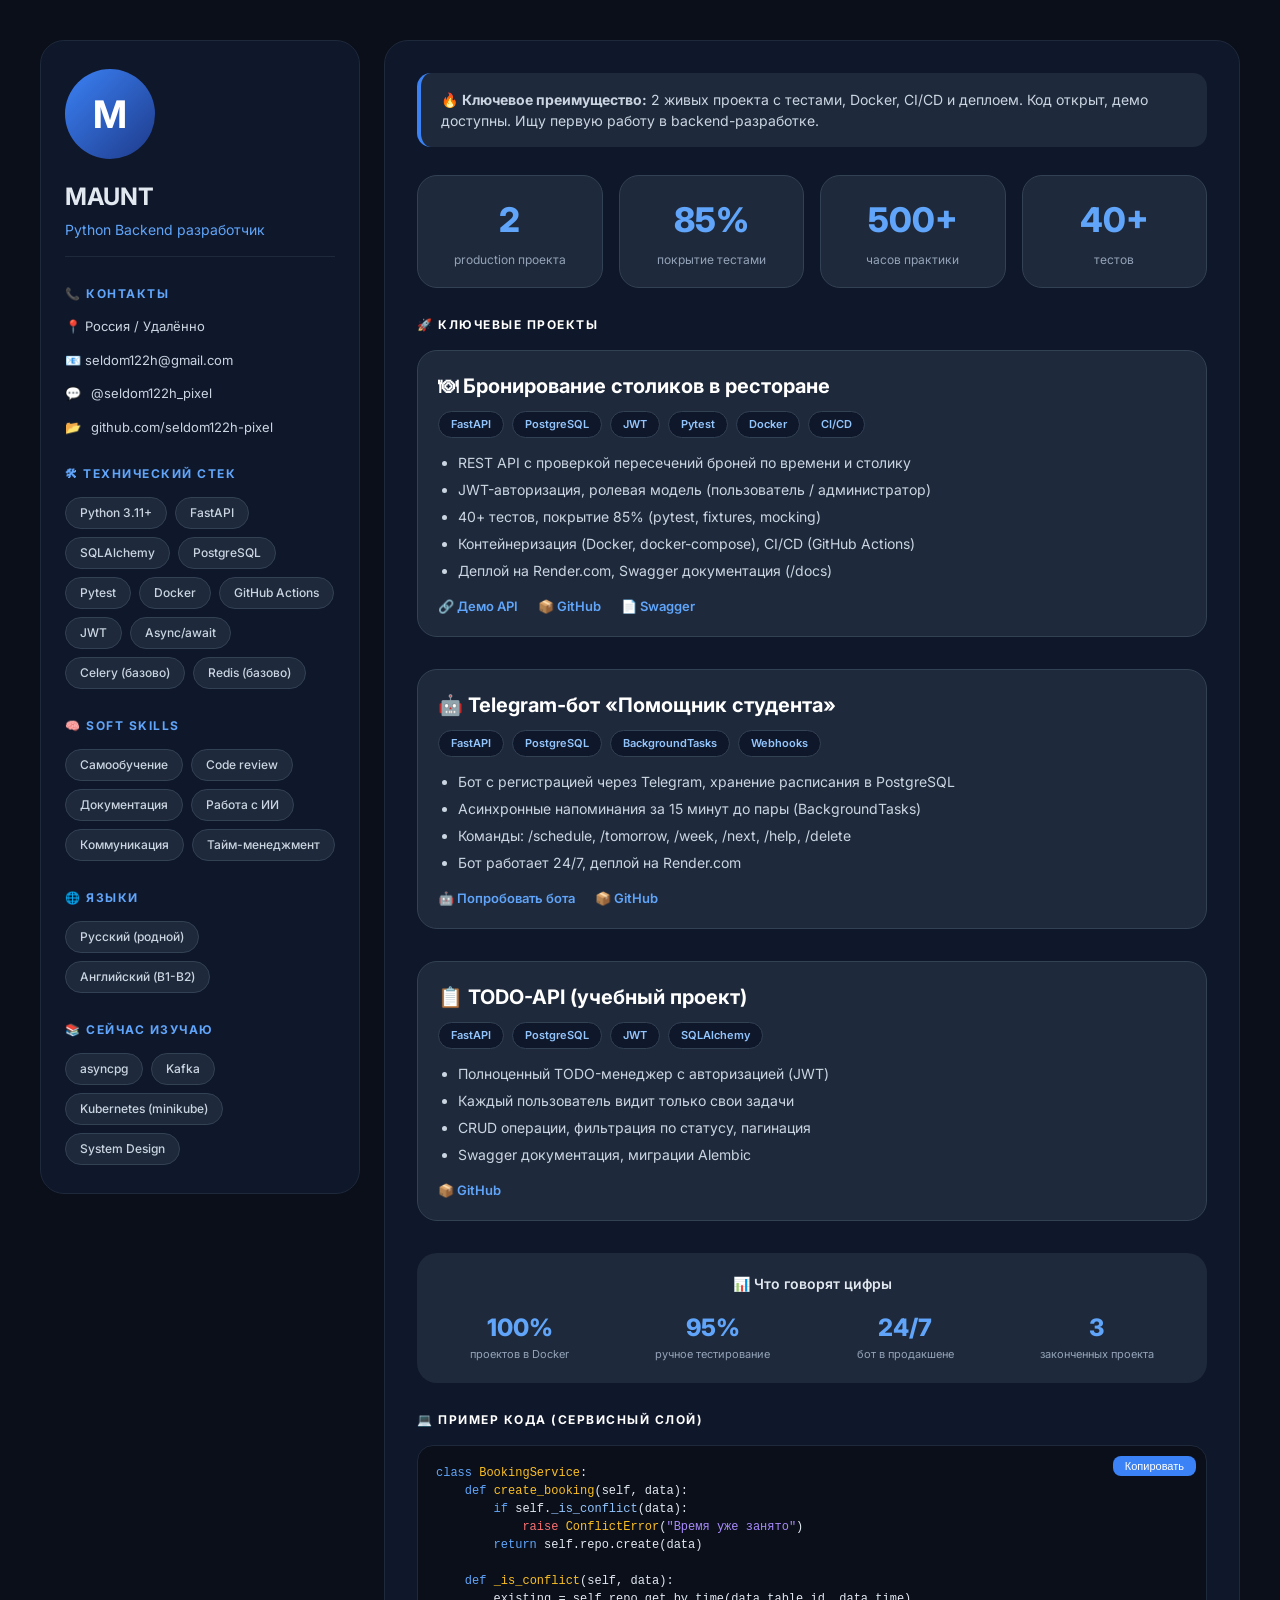
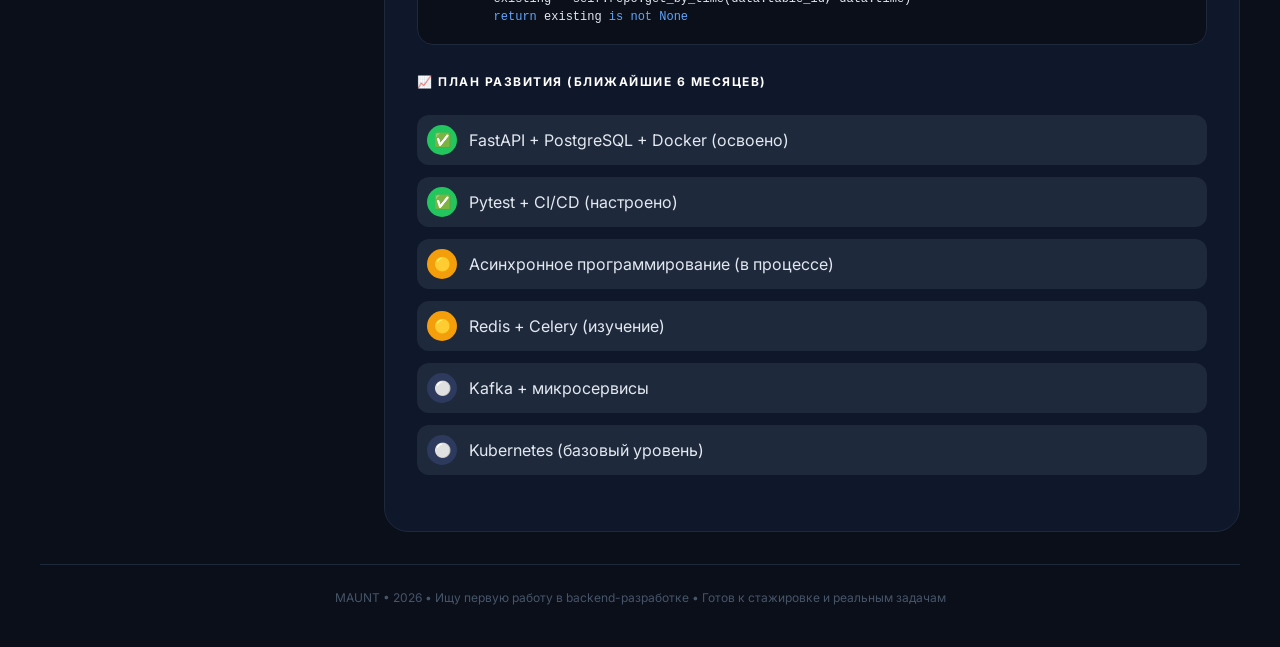
==== Resume Backend-Py/index.html @ 602c16a5 "Final Resume" ====
<!DOCTYPE html>
<html lang="ru">
<head>
    <meta charset="UTF-8">
    <meta name="viewport" content="width=device-width, initial-scale=1.0">
    <title>MAUNT | Python Backend разработчик</title>
    <link rel="stylesheet" href="style.css">
    <link href="https://fonts.googleapis.com/css2?family=Inter:opsz,wght@14..32,400;14..32,500;14..32,600;14..32,700;14..32,800&display=swap" rel="stylesheet">
</head>
<body>
    <div class="container">
        <div class="two-columns">
            <!-- ЛЕВАЯ КОЛОНКА -->
            <div class="sidebar">
                <div class="avatar">
                    <span>M</span>
                </div>
                <div class="name">MAUNT</div>
                <div class="title">Python Backend разработчик</div>

                <div class="section-title">📞 Контакты</div>
                <div class="contact-item">📍 Россия / Удалённо</div>
                <div class="contact-item">📧 seldom122h@gmail.com</div>
                <div class="contact-item">💬 <a href="https://t.me/seldom122h_pixel" target="_blank">@seldom122h_pixel</a></div>
                <div class="contact-item">📂 <a href="https://github.com/seldom122h-pixel" target="_blank">github.com/seldom122h-pixel</a></div>

                <div class="section-title">🛠 Технический стек</div>
                <div class="skills">
                    <span class="skill">Python 3.11+</span>
                    <span class="skill">FastAPI</span>
                    <span class="skill">SQLAlchemy</span>
                    <span class="skill">PostgreSQL</span>
                    <span class="skill">Pytest</span>
                    <span class="skill">Docker</span>
                    <span class="skill">GitHub Actions</span>
                    <span class="skill">JWT</span>
                    <span class="skill">Async/await</span>
                    <span class="skill">Celery (базово)</span>
                    <span class="skill">Redis (базово)</span>
                </div>

                <div class="section-title">🧠 Soft skills</div>
                <div class="skills">
                    <span class="skill">Самообучение</span>
                    <span class="skill">Code review</span>
                    <span class="skill">Документация</span>
                    <span class="skill">Работа с ИИ</span>
                    <span class="skill">Коммуникация</span>
                    <span class="skill">Тайм-менеджмент</span>
                </div>

                <div class="section-title">🌐 Языки</div>
                <div class="skills">
                    <span class="skill">Русский (родной)</span>
                    <span class="skill">Английский (B1-B2)</span>
                </div>

                <div class="section-title">📚 Сейчас изучаю</div>
                <div class="skills">
                    <span class="skill">asyncpg</span>
                    <span class="skill">Kafka</span>
                    <span class="skill">Kubernetes (minikube)</span>
                    <span class="skill">System Design</span>
                </div>
            </div>

            <!-- ПРАВАЯ КОЛОНКА -->
            <div class="main-content">
                <div class="highlight">
                    🔥 <strong>Ключевое преимущество:</strong> 2 живых проекта с тестами, Docker, CI/CD и деплоем. Код открыт, демо доступны. Ищу первую работу в backend-разработке.
                </div>

                <div class="stats">
                    <div class="stat-card">
                        <div class="stat-number">2</div>
                        <div class="stat-label">production проекта</div>
                    </div>
                    <div class="stat-card">
                        <div class="stat-number">85%</div>
                        <div class="stat-label">покрытие тестами</div>
                    </div>
                    <div class="stat-card">
                        <div class="stat-number">500+</div>
                        <div class="stat-label">часов практики</div>
                    </div>
                    <div class="stat-card">
                        <div class="stat-number">40+</div>
                        <div class="stat-label">тестов</div>
                    </div>
                </div>

                <div class="section-title" style="color: white; margin-bottom: 16px;">🚀 Ключевые проекты</div>

                <div class="project">
                    <div class="project-title">🍽 Бронирование столиков в ресторане</div>
                    <div class="project-stack">
                        <span>FastAPI</span><span>PostgreSQL</span><span>JWT</span><span>Pytest</span><span>Docker</span><span>CI/CD</span>
                    </div>
                    <ul>
                        <li>REST API с проверкой пересечений броней по времени и столику</li>
                        <li>JWT-авторизация, ролевая модель (пользователь / администратор)</li>
                        <li>40+ тестов, покрытие 85% (pytest, fixtures, mocking)</li>
                        <li>Контейнеризация (Docker, docker-compose), CI/CD (GitHub Actions)</li>
                        <li>Деплой на Render.com, Swagger документация (/docs)</li>
                    </ul>
                    <div class="project-links">
                        <a href="#">🔗 Демо API</a>
                        <a href="#">📦 GitHub</a>
                        <a href="#">📄 Swagger</a>
                    </div>
                </div>

                <div class="project">
                    <div class="project-title">🤖 Telegram-бот «Помощник студента»</div>
                    <div class="project-stack">
                        <span>FastAPI</span><span>PostgreSQL</span><span>BackgroundTasks</span><span>Webhooks</span>
                    </div>
                    <ul>
                        <li>Бот с регистрацией через Telegram, хранение расписания в PostgreSQL</li>
                        <li>Асинхронные напоминания за 15 минут до пары (BackgroundTasks)</li>
                        <li>Команды: /schedule, /tomorrow, /week, /next, /help, /delete</li>
                        <li>Бот работает 24/7, деплой на Render.com</li>
                    </ul>
                    <div class="project-links">
                        <a href="#">🤖 Попробовать бота</a>
                        <a href="#">📦 GitHub</a>
                    </div>
                </div>

                <div class="project">
                    <div class="project-title">📋 TODO-API (учебный проект)</div>
                    <div class="project-stack">
                        <span>FastAPI</span><span>PostgreSQL</span><span>JWT</span><span>SQLAlchemy</span>
                    </div>
                    <ul>
                        <li>Полноценный TODO-менеджер с авторизацией (JWT)</li>
                        <li>Каждый пользователь видит только свои задачи</li>
                        <li>CRUD операции, фильтрация по статусу, пагинация</li>
                        <li>Swagger документация, миграции Alembic</li>
                    </ul>
                    <div class="project-links">
                        <a href="#">📦 GitHub</a>
                    </div>
                </div>

                <!-- Блок "Что говорят цифры" -->
                <div class="metrics">
                    <div style="font-size: 14px; font-weight: 600;">📊 Что говорят цифры</div>
                    <div class="metrics-grid">
                        <div class="metric-item">
                            <div class="metric-value">100%</div>
                            <div class="metric-label">проектов в Docker</div>
                        </div>
                        <div class="metric-item">
                            <div class="metric-value">95%</div>
                            <div class="metric-label">ручное тестирование</div>
                        </div>
                        <div class="metric-item">
                            <div class="metric-value">24/7</div>
                            <div class="metric-label">бот в продакшене</div>
                        </div>
                        <div class="metric-item">
                            <div class="metric-value">3</div>
                            <div class="metric-label">законченных проекта</div>
                        </div>
                    </div>
                </div>

                <!-- Пример кода с копированием -->
                <div class="section-title" style="color: white; margin-top: 10px;">💻 Пример кода (сервисный слой)</div>
                <div class="code-block" id="codeBlock">
                    <button class="copy-btn" onclick="copyCode()">Копировать</button>
                    <code>
<span style="color:#60a5fa">class</span> <span style="color:#fbbf24">BookingService</span>:<br>
&nbsp;&nbsp;&nbsp;&nbsp;<span style="color:#60a5fa">def</span> <span style="color:#fbbf24">create_booking</span>(self, data):<br>
&nbsp;&nbsp;&nbsp;&nbsp;&nbsp;&nbsp;&nbsp;&nbsp;<span style="color:#60a5fa">if</span> self.<span style="color:#93c5fd">_is_conflict</span>(data):<br>
&nbsp;&nbsp;&nbsp;&nbsp;&nbsp;&nbsp;&nbsp;&nbsp;&nbsp;&nbsp;&nbsp;&nbsp;<span style="color:#f87171">raise</span> <span style="color:#fbbf24">ConflictError</span>(<span style="color:#a78bfa">"Время уже занято"</span>)<br>
&nbsp;&nbsp;&nbsp;&nbsp;&nbsp;&nbsp;&nbsp;&nbsp;<span style="color:#60a5fa">return</span> self.repo.create(data)<br>
<br>
&nbsp;&nbsp;&nbsp;&nbsp;<span style="color:#60a5fa">def</span> <span style="color:#fbbf24">_is_conflict</span>(self, data):<br>
&nbsp;&nbsp;&nbsp;&nbsp;&nbsp;&nbsp;&nbsp;&nbsp;existing = self.repo.get_by_time(data.table_id, data.time)<br>
&nbsp;&nbsp;&nbsp;&nbsp;&nbsp;&nbsp;&nbsp;&nbsp;<span style="color:#60a5fa">return</span> existing <span style="color:#60a5fa">is not</span> <span style="color:#60a5fa">None</span>
                    </code>
                </div>

                <!-- План развития -->
                <div class="section-title" style="color: white;">📈 План развития (ближайшие 6 месяцев)</div>
                <div class="roadmap">
                    <div class="roadmap-item">
                        <div class="roadmap-status done">✅</div>
                        <div>FastAPI + PostgreSQL + Docker (освоено)</div>
                    </div>
                    <div class="roadmap-item">
                        <div class="roadmap-status done">✅</div>
                        <div>Pytest + CI/CD (настроено)</div>
                    </div>
                    <div class="roadmap-item">
                        <div class="roadmap-status progress">🟡</div>
                        <div>Асинхронное программирование (в процессе)</div>
                    </div>
                    <div class="roadmap-item">
                        <div class="roadmap-status progress">🟡</div>
                        <div>Redis + Celery (изучение)</div>
                    </div>
                    <div class="roadmap-item">
                        <div class="roadmap-status">⚪</div>
                        <div>Kafka + микросервисы</div>
                    </div>
                    <div class="roadmap-item">
                        <div class="roadmap-status">⚪</div>
                        <div>Kubernetes (базовый уровень)</div>
                    </div>
                </div>
            </div>
        </div>

        <div class="footer">
            MAUNT • 2026 • Ищу первую работу в backend-разработке • Готов к стажировке и реальным задачам
        </div>
    </div>

    <script>
        function copyCode() {
            const codeBlock = document.getElementById('codeBlock');
            const code = codeBlock.innerText.replace('Копировать', '').trim();
            navigator.clipboard.writeText(code);
            const btn = document.querySelector('.copy-btn');
            btn.textContent = 'Скопировано!';
            setTimeout(() => {
                btn.textContent = 'Копировать';
            }, 2000);
        }
    </script>
</body>
</html>
---- Resume Backend-Py/style.css ----
* {
    margin: 0;
    padding: 0;
    box-sizing: border-box;
}

body {
    font-family: 'Inter', sans-serif;
    background: #0a0f1a;
    color: #e2e8f0;
    line-height: 1.5;
    padding: 40px 20px;
}

.container {
    max-width: 1200px;
    margin: 0 auto;
}

/* ДВЕ КОЛОНКИ */
.two-columns {
    display: grid;
    grid-template-columns: 320px 1fr;
    gap: 24px;
}

/* ЛЕВАЯ КОЛОНКА */
.sidebar {
    background: #0f172a;
    border-radius: 24px;
    padding: 28px 24px;
    border: 1px solid #1e293b;
    height: fit-content;
    position: sticky;
    top: 20px;
}

/* ПРАВАЯ КОЛОНКА */
.main-content {
    background: #0f172a;
    border-radius: 24px;
    padding: 32px;
    border: 1px solid #1e293b;
}

/* Аватар с пульсацией */
.avatar {
    width: 90px;
    height: 90px;
    background: linear-gradient(135deg, #3b82f6, #1e3a8a);
    border-radius: 50%;
    display: flex;
    align-items: center;
    justify-content: center;
    margin-bottom: 20px;
    cursor: pointer;
    transition: 0.3s;
    animation: pulse 2s infinite;
}
@keyframes pulse {
    0% { box-shadow: 0 0 0 0 rgba(59,130,246,0.4); }
    70% { box-shadow: 0 0 0 10px rgba(59,130,246,0); }
    100% { box-shadow: 0 0 0 0 rgba(59,130,246,0); }
}
.avatar:hover {
    transform: scale(1.05);
}
.avatar span {
    font-size: 38px;
    font-weight: 700;
    color: white;
}

.name {
    font-size: 24px;
    font-weight: 700;
    margin-bottom: 4px;
}

.title {
    font-size: 14px;
    color: #60a5fa;
    margin-bottom: 20px;
    padding-bottom: 16px;
    border-bottom: 1px solid #1e293b;
}

/* Контакты с интерактивом */
.contact-item {
    display: flex;
    align-items: center;
    gap: 10px;
    margin-bottom: 14px;
    font-size: 13px;
    color: #cbd5e1;
    transition: 0.2s;
    cursor: pointer;
}
.contact-item:hover {
    transform: translateX(5px);
    color: white;
}
.contact-item a {
    color: #cbd5e1;
    text-decoration: none;
}
.contact-item a:hover {
    color: white;
}

.section-title {
    font-size: 12px;
    font-weight: 700;
    text-transform: uppercase;
    letter-spacing: 1.5px;
    color: #60a5fa;
    margin: 28px 0 14px 0;
}
.section-title:first-of-type {
    margin-top: 0;
}

/* Теги навыков с анимацией */
.skills {
    display: flex;
    flex-wrap: wrap;
    gap: 8px;
}
.skill {
    background: #1e293b;
    border: 1px solid #334155;
    padding: 6px 14px;
    border-radius: 30px;
    font-size: 12px;
    font-weight: 500;
    color: #cbd5e1;
    transition: all 0.2s;
    cursor: default;
}
.skill:hover {
    background: #2d3a5e;
    border-color: #3b82f6;
    transform: scale(1.03);
    color: white;
}

/* Статистика */
.stats {
    display: flex;
    gap: 16px;
    margin: 24px 0 28px 0;
}
.stat-card {
    background: #1e293b;
    border-radius: 20px;
    padding: 18px 12px;
    text-align: center;
    flex: 1;
    border: 1px solid #334155;
    transition: all 0.2s;
    cursor: default;
}
.stat-card:hover {
    transform: translateY(-5px);
    border-color: #3b82f6;
    background: #253450;
}
.stat-number {
    font-size: 34px;
    font-weight: 800;
    color: #60a5fa;
}
.stat-label {
    font-size: 12px;
    color: #94a3b8;
    margin-top: 6px;
}

/* Блок преимущества с интерактивом */
.highlight {
    background: #1e293b;
    border-left: 4px solid #3b82f6;
    padding: 16px 20px;
    border-radius: 14px;
    margin-bottom: 28px;
    font-size: 14px;
    color: #cbd5e1;
    transition: 0.2s;
}
.highlight:hover {
    background: #253450;
    transform: translateX(3px);
}

/* Проекты (развернутые) */
.project {
    margin-bottom: 32px;
    padding: 20px;
    border-radius: 20px;
    background: #1e293b;
    border: 1px solid #334155;
    transition: all 0.2s;
}
.project:hover {
    transform: translateX(5px);
    border-color: #3b82f6;
    background: #253450;
}
.project-title {
    font-size: 20px;
    font-weight: 700;
    color: white;
    margin-bottom: 10px;
}
.project-stack {
    display: flex;
    flex-wrap: wrap;
    gap: 8px;
    margin-bottom: 14px;
}
.project-stack span {
    background: #0f172a;
    padding: 4px 12px;
    border-radius: 20px;
    font-size: 11px;
    font-weight: 600;
    color: #93c5fd;
    border: 1px solid #334155;
}
.project ul {
    margin-left: 20px;
    margin-bottom: 16px;
    font-size: 14px;
    color: #cbd5e1;
}
.project li {
    margin-bottom: 6px;
}
.project-links {
    display: flex;
    gap: 20px;
}
.project-links a {
    color: #60a5fa;
    text-decoration: none;
    font-size: 13px;
    font-weight: 600;
    transition: 0.2s;
}
.project-links a:hover {
    color: white;
    transform: translateX(3px);
    display: inline-block;
}

/* Блок "Что говорят цифры" */
.metrics {
    background: #1e293b;
    border-radius: 20px;
    padding: 20px;
    margin: 28px 0;
    text-align: center;
}
.metrics-grid {
    display: flex;
    justify-content: space-around;
    flex-wrap: wrap;
    gap: 20px;
    margin-top: 16px;
}
.metric-item {
    text-align: center;
}
.metric-value {
    font-size: 24px;
    font-weight: 800;
    color: #60a5fa;
}
.metric-label {
    font-size: 11px;
    color: #94a3b8;
}

/* Код с копированием */
.code-block {
    background: #0a0f1a;
    border: 1px solid #1e293b;
    border-radius: 16px;
    padding: 18px;
    font-family: 'Fira Code', monospace;
    font-size: 12px;
    overflow-x: auto;
    margin: 16px 0 24px 0;
    position: relative;
}
.copy-btn {
    position: absolute;
    top: 10px;
    right: 10px;
    background: #3b82f6;
    border: none;
    color: white;
    padding: 4px 12px;
    border-radius: 8px;
    font-size: 11px;
    cursor: pointer;
}
.copy-btn:hover {
    background: #2563eb;
}

/* План развития */
.roadmap {
    margin: 24px 0;
}
.roadmap-item {
    display: flex;
    align-items: center;
    gap: 12px;
    margin-bottom: 12px;
    padding: 10px;
    background: #1e293b;
    border-radius: 12px;
    transition: 0.2s;
}
.roadmap-item:hover {
    transform: translateX(5px);
    background: #253450;
}
.roadmap-status {
    width: 30px;
    height: 30px;
    background: #2d3a5e;
    border-radius: 50%;
    display: flex;
    align-items: center;
    justify-content: center;
    font-size: 14px;
}
.roadmap-status.done {
    background: #22c55e;
    color: white;
}
.roadmap-status.progress {
    background: #f59e0b;
    color: white;
}

.footer {
    text-align: center;
    margin-top: 32px;
    padding-top: 24px;
    font-size: 12px;
    color: #475569;
    border-top: 1px solid #1e293b;
}

@media (max-width: 800px) {
    .two-columns {
        grid-template-columns: 1fr;
    }
    .stats {
        flex-direction: column;
    }
    .sidebar {
        position: static;
    }
}
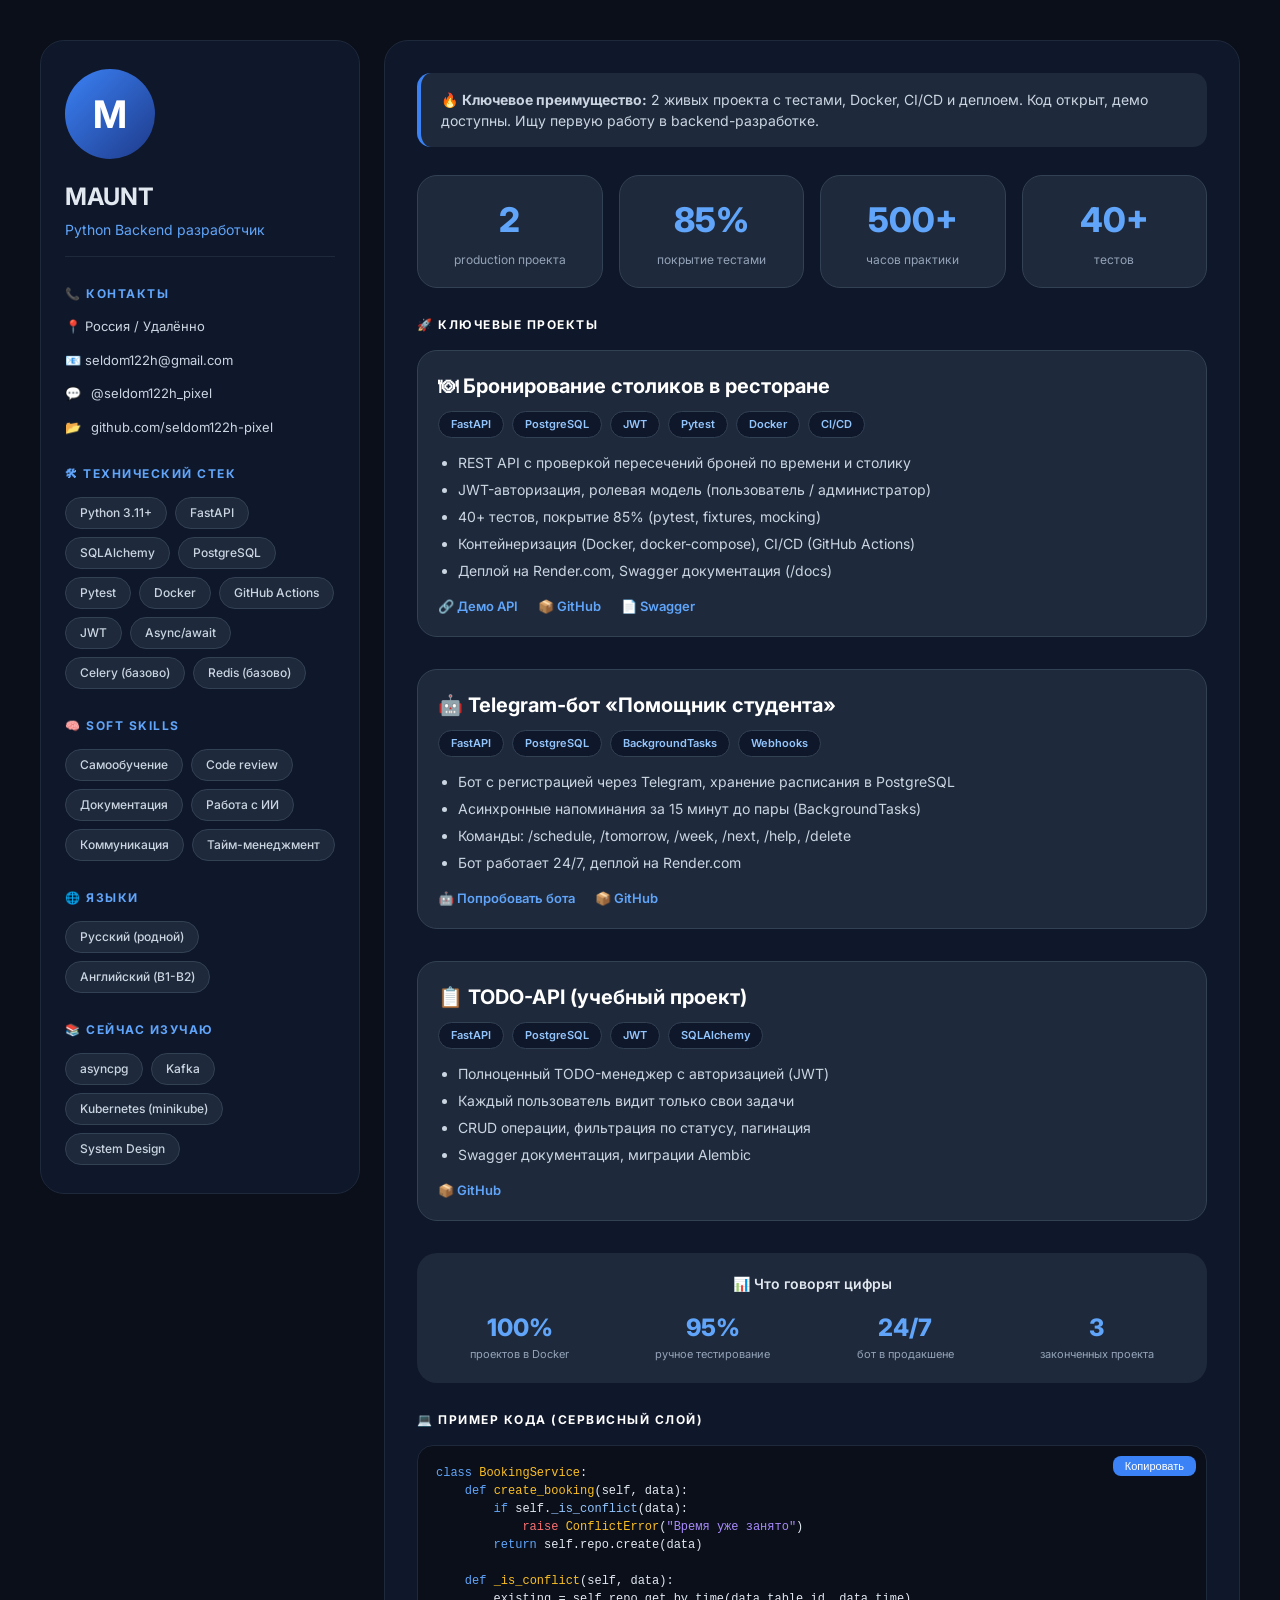
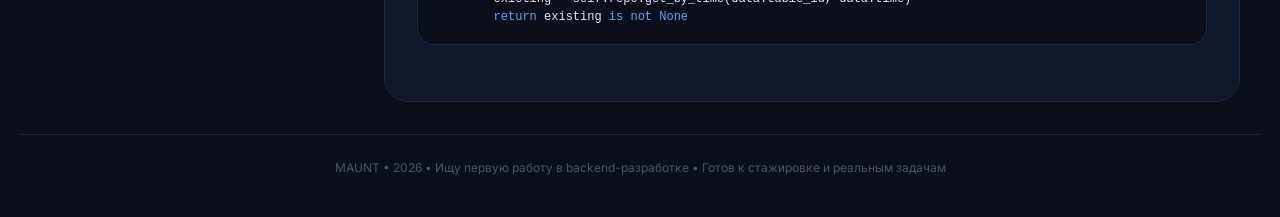
==== commit f4916e87: "Folder Optimize" ====
--- a/Resume Backend-Py/index.html
+++ b/Resume Backend-Py/index.html
@@ -182,34 +182,6 @@
 &nbsp;&nbsp;&nbsp;&nbsp;&nbsp;&nbsp;&nbsp;&nbsp;<span style="color:#60a5fa">return</span> existing <span style="color:#60a5fa">is not</span> <span style="color:#60a5fa">None</span>
                     </code>
                 </div>
-
-                <!-- План развития -->
-                <div class="section-title" style="color: white;">📈 План развития (ближайшие 6 месяцев)</div>
-                <div class="roadmap">
-                    <div class="roadmap-item">
-                        <div class="roadmap-status done">✅</div>
-                        <div>FastAPI + PostgreSQL + Docker (освоено)</div>
-                    </div>
-                    <div class="roadmap-item">
-                        <div class="roadmap-status done">✅</div>
-                        <div>Pytest + CI/CD (настроено)</div>
-                    </div>
-                    <div class="roadmap-item">
-                        <div class="roadmap-status progress">🟡</div>
-                        <div>Асинхронное программирование (в процессе)</div>
-                    </div>
-                    <div class="roadmap-item">
-                        <div class="roadmap-status progress">🟡</div>
-                        <div>Redis + Celery (изучение)</div>
-                    </div>
-                    <div class="roadmap-item">
-                        <div class="roadmap-status">⚪</div>
-                        <div>Kafka + микросервисы</div>
-                    </div>
-                    <div class="roadmap-item">
-                        <div class="roadmap-status">⚪</div>
-                        <div>Kubernetes (базовый уровень)</div>
-                    </div>
                 </div>
             </div>
         </div>
